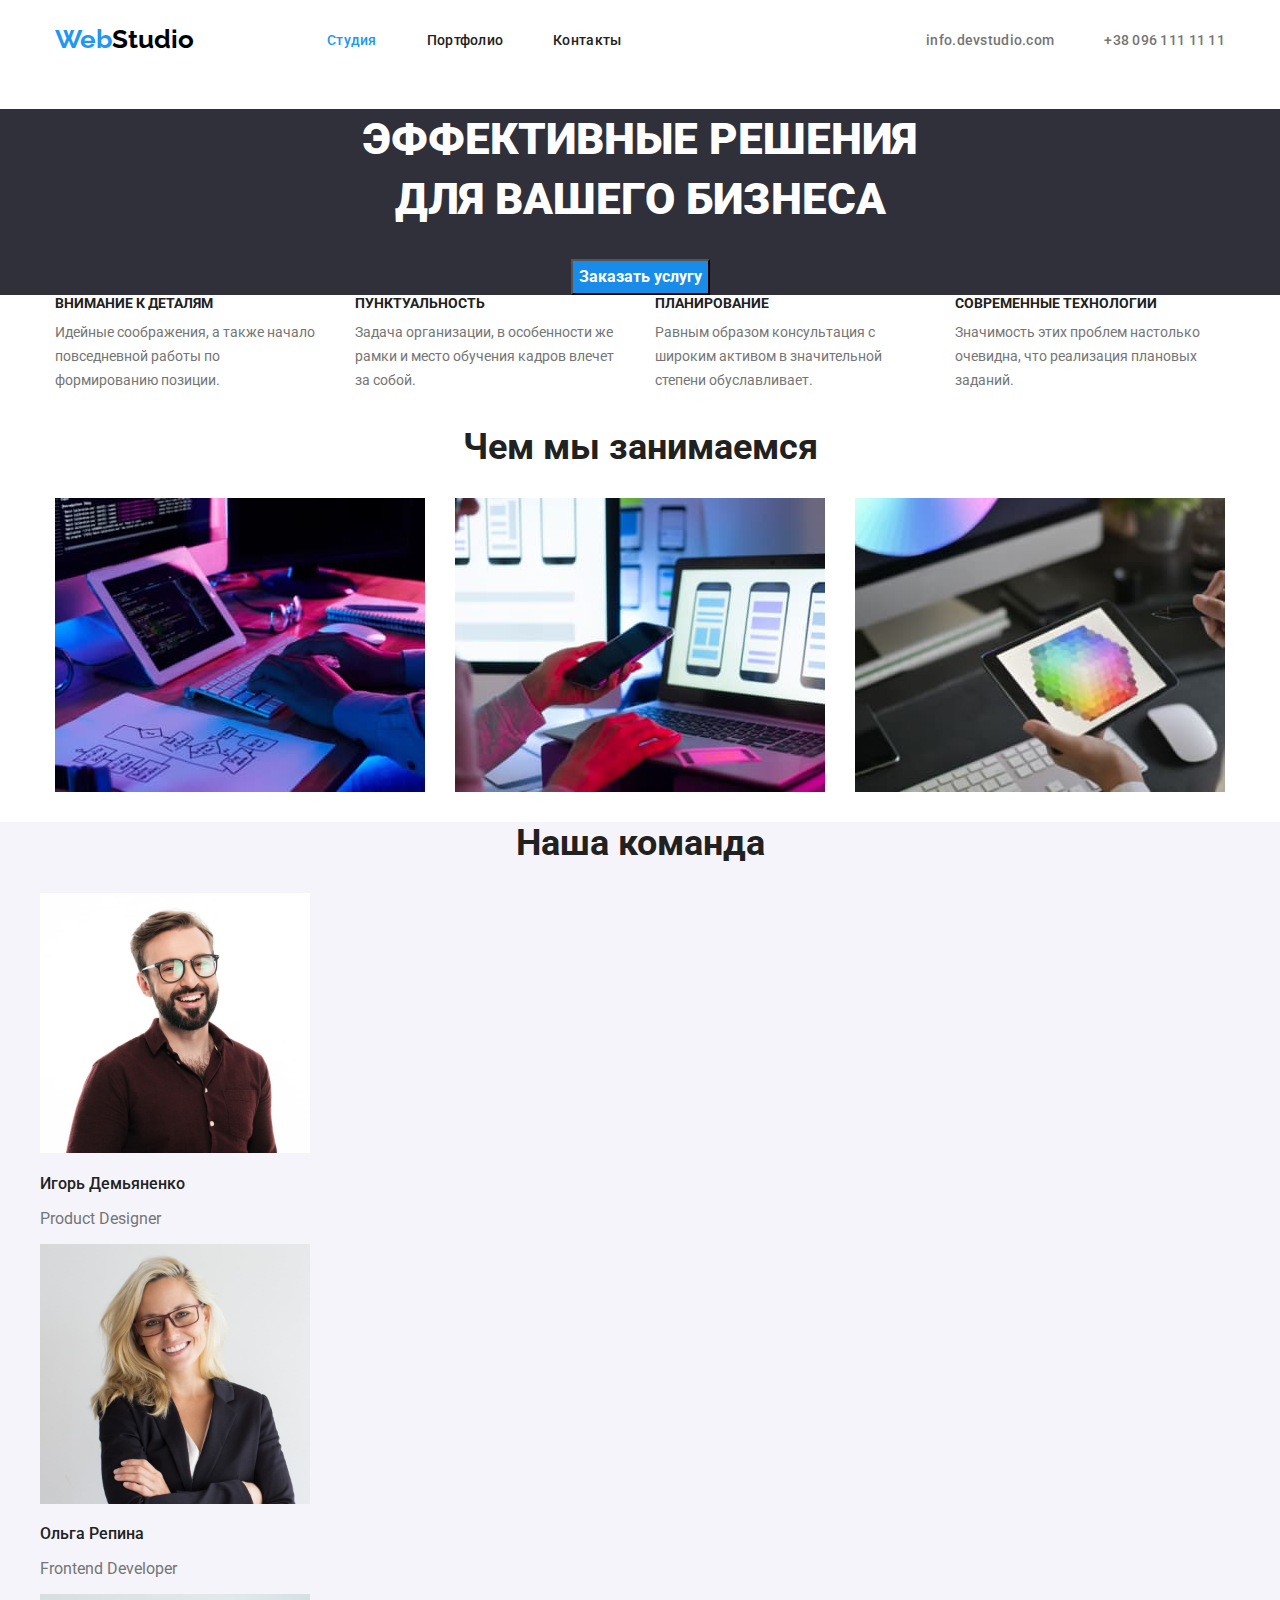
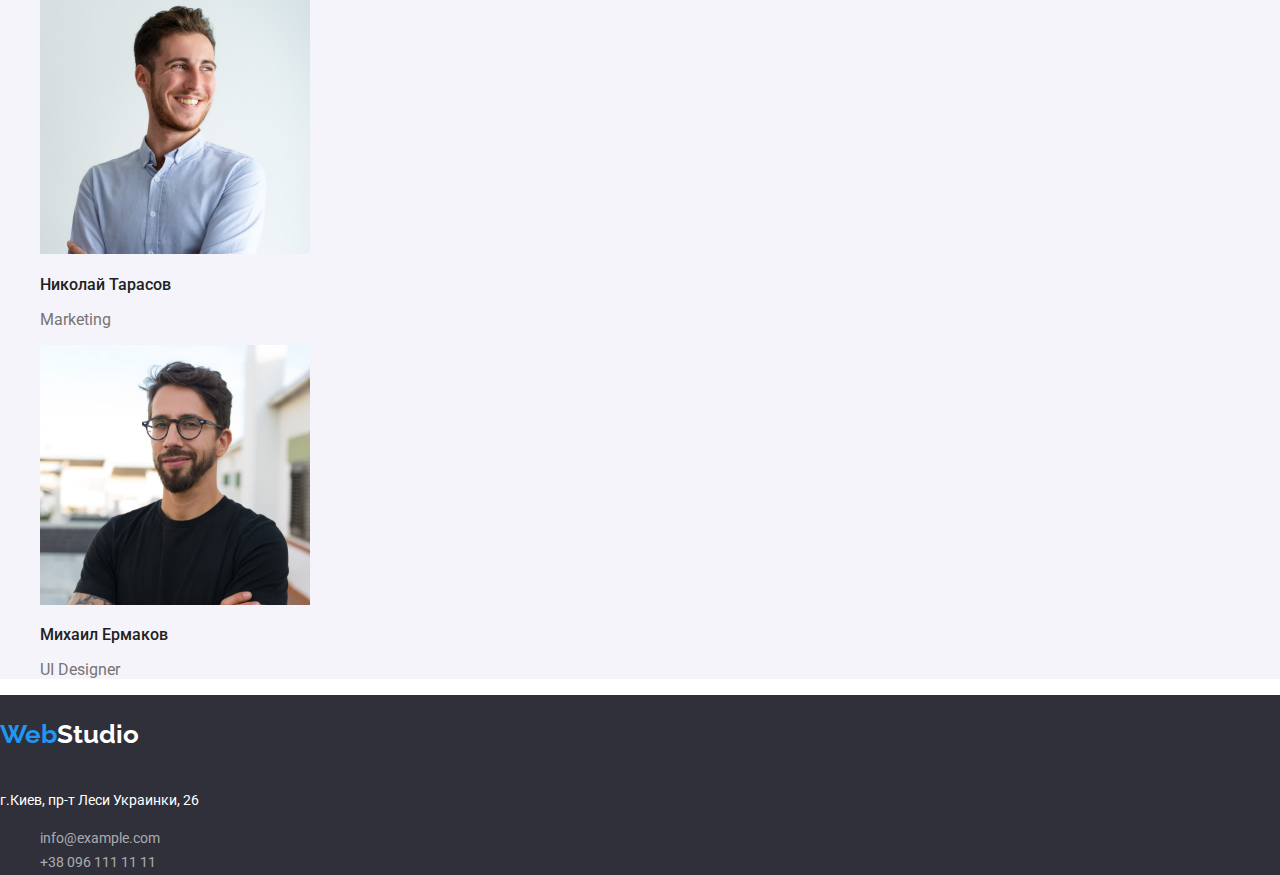
==== index.html @ 0fca4828 "Добавляет стили для геометрии, позиционирование контента при помощи Flexbox" ====
<!DOCTYPE html>
<html lang="ru">

<head>
    <meta charset="UTF-8">
    <meta http-equiv="X-UA-Compatible" content="IE=edge">
    <meta name="viewport" content="width=device-width, initial-scale=1.0">
    <title>Document</title>
    <link rel="preconnect" href="https://fonts.googleapis.com">
    <link rel="preconnect" href="https://fonts.gstatic.com" crossorigin>
    <link href="https://fonts.googleapis.com/css2?family=Raleway:wght@700&family=Roboto:wght@400;500;700;900&display=swap"
        rel="stylesheet">
        <link rel="stylesheet" href="https://cdnjs.cloudflare.com/ajax/libs/modern-normalize/1.1.0/modern-normalize.min.css">
    <link rel="stylesheet" href="./css/styles.css"/>
</head>

<body>
    <!--Хедер, шапка, навигация по сайту-->
    <header class="page-header">
        <div class="container main-nav">
            <nav class="nav">
                <a href="./index.html" class="logo">
                    <span>Web</span>Studio
                </a>
        
                <ul class="site-nav list">
                    <li class="site-nav-item"><a class="site-nav-link current" href="./index.html">Студия</a></li>
                    <li class="site-nav-item"><a class="site-nav-link" href="./portfolio.html">Портфолио</a></li>
                    <li class="site-nav-item"><a class="site-nav-link" href="">Контакты</a></li>
                </ul>
            </nav>

                <ul class="aside list">
                    <li class="aside-item"> <a href="mailto:info.devstudio.com" class="aside-link">info.devstudio.com</a></li>
                    <li class="aside-item"> <a href="tel:+380961111111" class="aside-link">+38 096 111 11 11</a></li>
                </ul>
            </div>
    </header>

    <!--Баннер-->
    <main>

        <section class="banner">
            <h1 class="title">Эффективные решения <br> 
                для вашего бизнеса</h1>
            <button class="button" type="button">Заказать услугу</button>
        </section>


        <!--Особенности-->
        <section class="features">
            <div class="container">
                <ul class="features-list list">
                    <li class="features-item">
                        <h3 class="features-subtitle">Внимание к деталям</h3>
                        <p class="features-text">Идейные соображения, а также начало повседневной работы по формированию позиции.</p>
                    </li>
                    <li class="features-item">
                        <h3 class="features-subtitle">Пунктуальность</h3>
                        <p class="features-text">Задача организации, в особенности же рамки и место обучения кадров влечет за собой.</p>
                    </li>
                    <li class="features-item">
                        <h3 class="features-subtitle">Планирование</h3>
                        <p class="features-text">Равным образом консультация с широким активом в значительной степени обуславливает.</p>
                    </li>
                    <li class="features-item">
                        <h3 class="features-subtitle">Современные технологии</h3>
                        <p class="features-text">Значимость этих проблем настолько очевидна, что реализация плановых заданий.</p>
                    </li>
                </ul>
            </div>
        </section>

        <!--Чем мы занимаемся-->
        <section>
            <div class="container">
                <h2 class="subject">Чем мы занимаемся</h2>
                <ul class="subject-list list">
                    <li class="subject-item"><img class="image" src="./images/drop/img.jpg" alt="box1" width="370" /></li>
                    <li class="subject-item"><img class="image" src="./images/drop/box2.jpg" alt="box2" width="370" /></li>
                    <li class="subject-item"><img class="image" src="./images/drop/box3.jpg" alt="box3" width="370" /></li>
                </ul>
            </div>
        </section>

        <!-- Наша команда -->
        <section class="our-team grey">
            <h2 class="subject">Наша команда</h2>
            <ul class="our-team-list list">
                <li class="our-team-item">
                    <img src="./images/drop/igor.jpg" alt="Игорь Демьяненко" width="270" class="images" />
                    <h3 class="our-team-name">Игорь Демьяненко</h3>
                    <p class="our-team-text">Product Designer</p>
                </li>
                <li class="our-team-item">
                    <img src="./images/drop/olga.jpg" alt="Ольга Репина" width="270" class="images" />
                    <h3 class="our-team-name">Ольга Репина</h3>
                    <p class="our-team-text">Frontend Developer</p>
                </li>
                <li class="our-team-item">
                    <img src="./images/drop/nicholas.jpg" alt="Николай Тарасов" width="270" class="images" />
                    <h3 class="our-team-name">Николай Тарасов</h3>
                    <p class="our-team-text">Marketing</p>
                </li>
                <li class="our-team-item">
                    <img src="./images/drop/michael.jpg" alt="Михаил Ермаков" width="270" class="images" />
                    <h3 class="our-team-name">Михаил Ермаков</h3>
                    <p class="our-team-text">UI Designer</p>
                </li>
            </ul>
        </section>
    </main>

    <!-- Футтер -->
    <footer class="footer">
    
        <a href="./index.html" class="logo dark">
            <span>Web</span>Studio
        </a>
        <address>
            <p class="footer-address">
                г.Киев, пр-т Леси Украинки, 26
            </p>
            <ul class="footer-list list">
                <li class="footer-item">
                    <a href="mailto:info@example.com" class="footer-link">info@example.com</a>
                </li>
                <li class="footer-item">
                    <a href="tel:+380961111111" class="footer-link">+38 096 111 11 11</a>
                </li>
            </ul>
        </address>

    </footer>

</body>

</html>
---- css/styles.css ----
:root {
  --primary-text-color: #212121;
  --secondary-text-color: #757575;
  --accent-color: #2196f3;
  --primary-white-color: #fff;
  --portfolio-button: #f5f4fa;
}

body {
  background-color: var(--primary-white-color);
  font-family: "Roboto", sans-serif;
  color: var(--primary-text-color);
}

/*Утилиты*/
.list {
  list-style: none;
  margin: 0;
}

/*Хедер, шапка страницы*/
.logo > span {
  color: var(--accent-color);
}

.footer.logo {
  color: #fff;
}

.logo {
  display: block;
  padding-top: 24px;
  padding-bottom: 25px;

  color: #000;
  text-decoration: none;
  font-family: Raleway;
  font-style: normal;
  font-weight: bold;
  font-size: 26px;
  line-height: 1.192;
}

.logo.dark {
  color: var(--primary-white-color);
}

.site-nav-link {
  font-weight: 500;
  font-size: 14px;
  line-height: 1.143;
  letter-spacing: 0.02em;
  text-decoration: none;
  color: var(--primary-text-color);
}

.current {
  color: var(--accent-color);
}

.grey {
  background-color: #f5f4fa;
}

.aside-link {
  text-decoration: none;
  letter-spacing: 0.02em;
  font-weight: 500;
  font-size: 14px;
  line-height: 1.143;
  letter-spacing: 0.02em;
  color: var(--secondary-text-color);
}

.site-nav-link:hover,
.site-nav-link:focus,
.aside-link:hover,
.aside-link:focus,
.footer-link:focus,
.footer-link:hover {
  color: var(--accent-color);
}

.container {
  padding: 0 15px;
  width: 1200px;
  margin-right: auto;
  margin-left: auto;
}

.main-nav {
  display: flex;
  align-items: center;
}

.site-nav {
  display: flex;
  margin-left: 93px;
}

.nav {
  display: flex;
}

.site-nav-item {
  margin: 0;
}

.site-nav-item:not(:last-child) {
  margin-right: 50px;
}

.site-nav-link {
  display: block;
  padding-top: 32px;
  padding-bottom: 32px;
}

.aside {
  display: flex;
  margin-left: auto;
}

.aside-item + .aside-item {
  margin-left: 50px;
}

/*Портфолио*/

.portfolio {
  position: absolute;
  width: 1px;
  height: 1px;
  margin: -1px;
  border: 0;
  padding: 0;
  white-space: nowrap;
  clip-path: inset(100%);
  clip: rect(0 0 0 0);
  overflow: hidden;
}

.portfolio-nav-button > button:hover,
.portfolio-nav-button > button:focus {
  color: white;
  background-color: var(--accent-color);
  cursor: pointer;
}
.portfolio-nav-button:not(:last-child) {
  margin-right: 8px;
}

.portfolio-nav-list {
  display: flex;
}

.portfolio-button {
  border-radius: 4px;
  border: none;
  margin: 5px 0;

  font-family: inherit;
  font-weight: 500;
  font-size: 16px;
  line-height: 1.625;
  color: #212121;
  background-color: var(--portfolio-button);
}

.portfolio-nav-button {
  justify-content: center;
}

.portfolio-item:focus,
.portfolio-item:hover {
  background-color: #eee;
}

.subtitle {
  color: var(--primary-text-color);
  font-weight: bold;
  font-size: 18px;
  line-height: 2;
  letter-spacing: 0.06em;
}

.text {
  color: var(--secondary-text-color);
  font-weight: normal;
  font-size: 16px;
  line-height: 1.875;
  letter-spacing: 0.03em;
}
.portfolio-link {
  text-decoration: none;
}
.button {
  font-family: inherit;
  font-weight: 500;
  font-size: 16px;
  line-height: 1.625;
  background-color: #f5f4fa;
  color: var(--primary-text-color);
}

/*Футтер*/

.footer {
  background: #2f303a;
}

.footer-link {
  color: rgba(255, 255, 255, 0.6);
  font-weight: normal;
  font-size: 14px;
  line-height: 1.714;
  text-decoration: none;
  font-style: normal;
}
.footer-address {
  color: #fff;
  font-weight: normal;
  font-size: 14px;
  line-height: 1.714;
  text-decoration: none;
  font-style: normal;
}

/*Главная страница*/
.title {
  font-weight: 900;
  font-size: 44px;
  line-height: 1.364;
  color: #fff;
  text-transform: uppercase;
}
.banner {
  background: #2f303a;
  text-align: center;
}
.features-subtitle {
  margin: 0;
  padding-bottom: 10px;

  color: var(--primary-text-color);
  font-style: normal;
  font-weight: bold;
  font-size: 14px;
  line-height: 1.143;
  text-transform: uppercase;
}
.features-text {
  margin: 0;

  color: var(--secondary-text-color);
  font-weight: normal;
  font-size: 14px;
  line-height: 1.714;
}
.features-list {
  display: flex;
  padding-left: 0;
  margin: 0;
}

.features-item {
  width: 270px;
  height: 101px;
  text-align: left;
}
.features-item:not(:last-child) {
  margin-right: 30px;
}

.subject {
  text-align: center;

  font-style: normal;
  font-weight: bold;
  font-size: 36px;
  line-height: 1.167;
  color: var(--primary-text-color);
}

.subject-list {
  display: flex;
  padding-left: 0;
}

.our-team-name {
  font-weight: 500;
  font-size: 16px;
  line-height: 1.188;
  color: var(--primary-text-color);
}

.our-team-text {
  font-weight: normal;
  font-size: 16px;
  line-height: 1.188;
  color: var(--secondary-text-color);
}

.banner > button {
  font-style: normal;
  font-weight: bold;
  font-size: 16px;
  line-height: 1.875;
  color: #fff;
  background-color: #188ce8;
}

.banner > button:focus,
.banner > button:hover {
  color: var(--primary-white-color);
  cursor: pointer;
  background-color: var(--accent-color);
}

.subject-item {
  width: 370px;
  height: 294px;
}
.subject-item:not(:last-child) {
  margin-right: 30px;
}
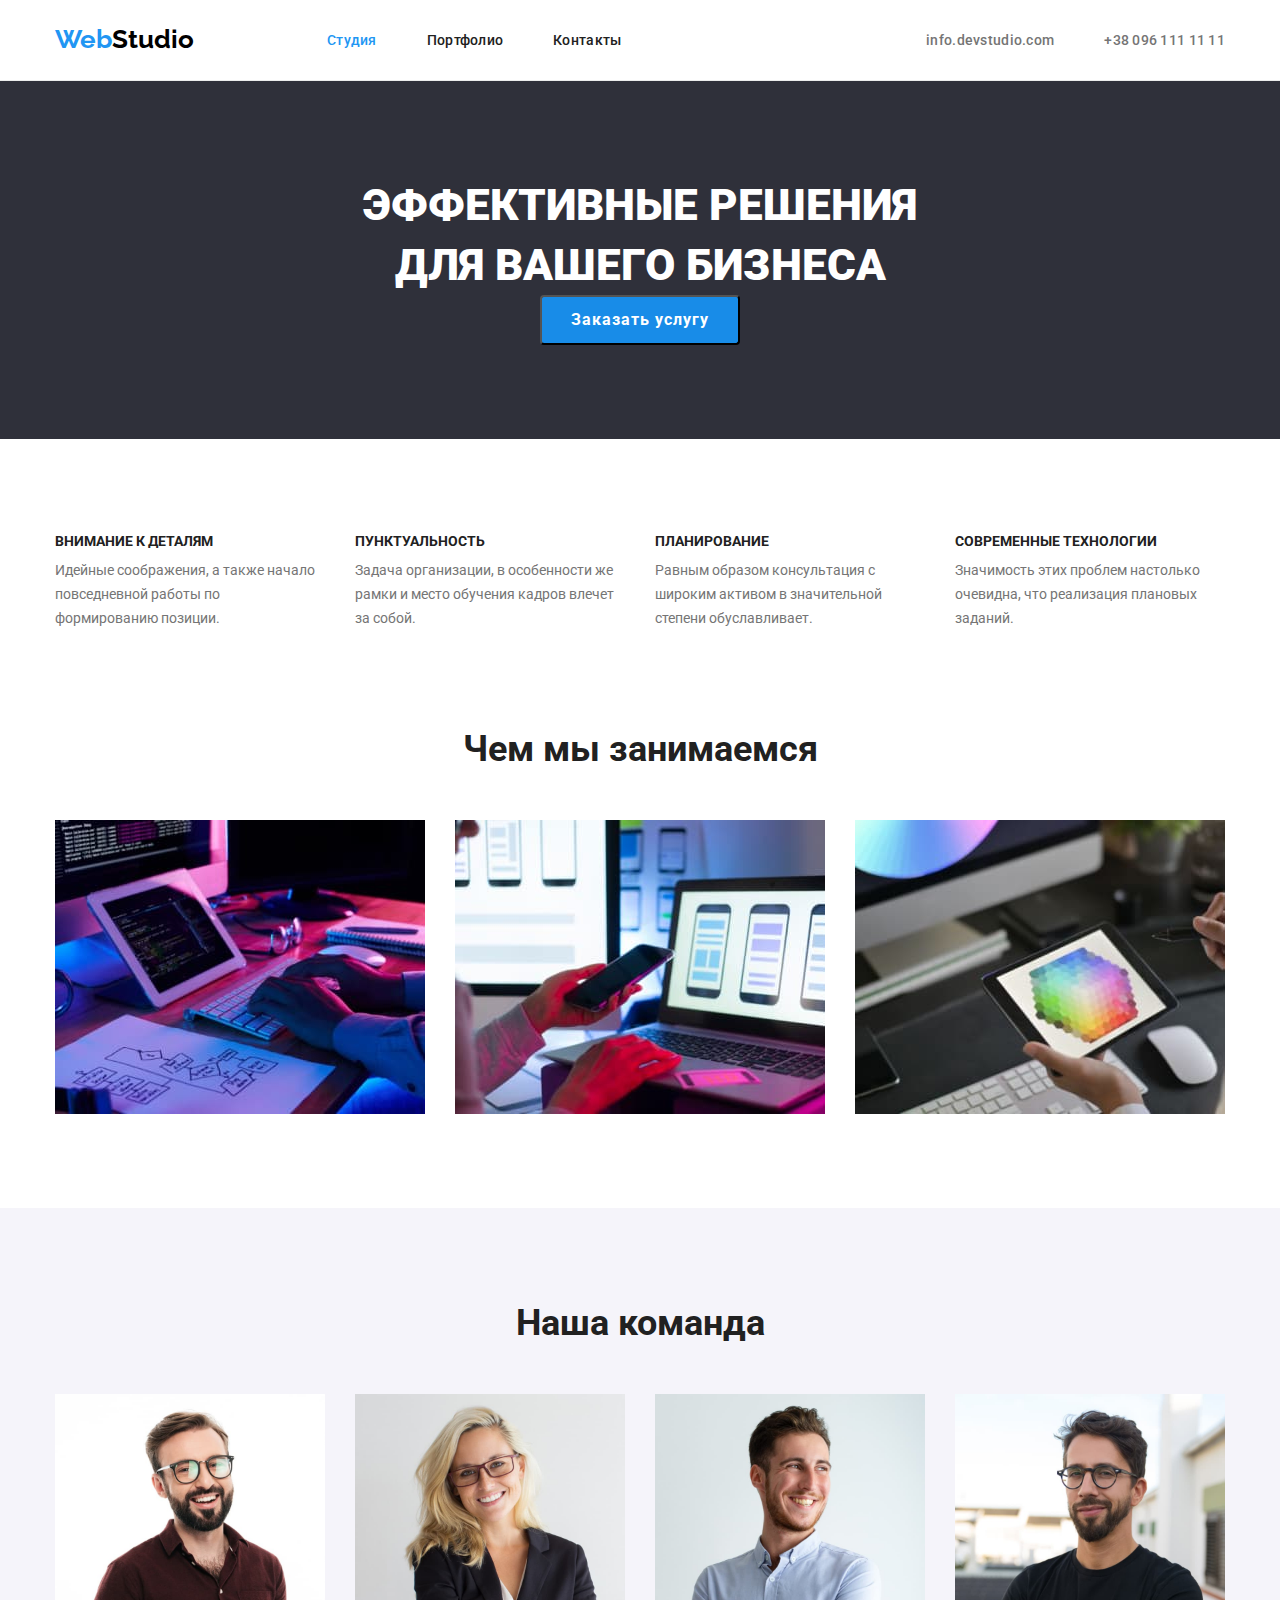
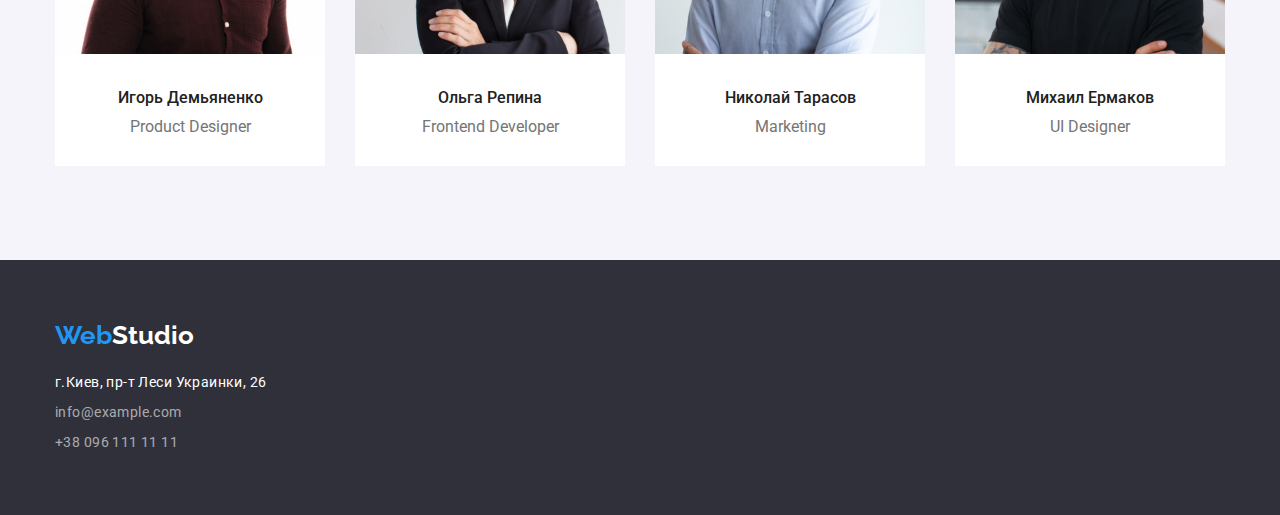
==== commit ff770fd2: "Добавляет геометрию и позиционирование при помощи Flexbox" ====
--- a/index.html
+++ b/index.html
@@ -8,10 +8,12 @@
     <title>Document</title>
     <link rel="preconnect" href="https://fonts.googleapis.com">
     <link rel="preconnect" href="https://fonts.gstatic.com" crossorigin>
-    <link href="https://fonts.googleapis.com/css2?family=Raleway:wght@700&family=Roboto:wght@400;500;700;900&display=swap"
+    <link
+        href="https://fonts.googleapis.com/css2?family=Raleway:wght@700&family=Roboto:wght@400;500;700;900&display=swap"
         rel="stylesheet">
-        <link rel="stylesheet" href="https://cdnjs.cloudflare.com/ajax/libs/modern-normalize/1.1.0/modern-normalize.min.css">
-    <link rel="stylesheet" href="./css/styles.css"/>
+    <link rel="stylesheet"
+        href="https://cdnjs.cloudflare.com/ajax/libs/modern-normalize/1.1.0/modern-normalize.min.css">
+    <link rel="stylesheet" href="./css/styles.css" />
 </head>
 
 <body>
@@ -22,7 +24,7 @@
                 <a href="./index.html" class="logo">
                     <span>Web</span>Studio
                 </a>
-        
+
                 <ul class="site-nav list">
                     <li class="site-nav-item"><a class="site-nav-link current" href="./index.html">Студия</a></li>
                     <li class="site-nav-item"><a class="site-nav-link" href="./portfolio.html">Портфолио</a></li>
@@ -30,106 +32,115 @@
                 </ul>
             </nav>
 
-                <ul class="aside list">
-                    <li class="aside-item"> <a href="mailto:info.devstudio.com" class="aside-link">info.devstudio.com</a></li>
-                    <li class="aside-item"> <a href="tel:+380961111111" class="aside-link">+38 096 111 11 11</a></li>
-                </ul>
-            </div>
+            <ul class="aside list">
+                <li class="aside-item"> <a href="mailto:info.devstudio.com" class="aside-link">info.devstudio.com</a>
+                </li>
+                <li class="aside-item"> <a href="tel:+380961111111" class="aside-link">+38 096 111 11 11</a></li>
+            </ul>
+        </div>
     </header>
 
     <!--Баннер-->
     <main>
 
-        <section class="banner">
-            <h1 class="title">Эффективные решения <br> 
+        <section class="banner section">
+            <h1 class="title">Эффективные решения <br>
                 для вашего бизнеса</h1>
             <button class="button" type="button">Заказать услугу</button>
         </section>
 
 
         <!--Особенности-->
-        <section class="features">
+        <section class="features section">
+            <ul class="features-list container list">
+                <li class="features-item">
+                    <h3 class="features-subtitle">Внимание к деталям</h3>
+                    <p class="features-text">Идейные соображения, а также начало повседневной работы по формированию
+                        позиции.</p>
+                </li>
+                <li class="features-item">
+                    <h3 class="features-subtitle">Пунктуальность</h3>
+                    <p class="features-text">Задача организации, в особенности же рамки и место обучения кадров влечет
+                        за собой.</p>
+                </li>
+                <li class="features-item">
+                    <h3 class="features-subtitle">Планирование</h3>
+                    <p class="features-text">Равным образом консультация с широким активом в значительной степени
+                        обуславливает.</p>
+                </li>
+                <li class="features-item">
+                    <h3 class="features-subtitle">Современные технологии</h3>
+                    <p class="features-text">Значимость этих проблем настолько очевидна, что реализация плановых
+                        заданий.</p>
+                </li>
+            </ul>
+        </section>
+
+        <!--Чем мы занимаемся-->
+        <section class="section works-section">
             <div class="container">
-                <ul class="features-list list">
-                    <li class="features-item">
-                        <h3 class="features-subtitle">Внимание к деталям</h3>
-                        <p class="features-text">Идейные соображения, а также начало повседневной работы по формированию позиции.</p>
+                <h2 class="subject">Чем мы занимаемся</h2>
+                <ul class="subject-list list">
+                    <li class="subject-item"><img class="image" src="./images/drop/img.jpg" alt="box1" width="370" />
                     </li>
-                    <li class="features-item">
-                        <h3 class="features-subtitle">Пунктуальность</h3>
-                        <p class="features-text">Задача организации, в особенности же рамки и место обучения кадров влечет за собой.</p>
+                    <li class="subject-item"><img class="image" src="./images/drop/box2.jpg" alt="box2" width="370" />
                     </li>
-                    <li class="features-item">
-                        <h3 class="features-subtitle">Планирование</h3>
-                        <p class="features-text">Равным образом консультация с широким активом в значительной степени обуславливает.</p>
-                    </li>
-                    <li class="features-item">
-                        <h3 class="features-subtitle">Современные технологии</h3>
-                        <p class="features-text">Значимость этих проблем настолько очевидна, что реализация плановых заданий.</p>
+                    <li class="subject-item"><img class="image" src="./images/drop/box3.jpg" alt="box3" width="370" />
                     </li>
                 </ul>
             </div>
         </section>
 
-        <!--Чем мы занимаемся-->
-        <section>
+        <!-- Наша команда -->
+        <section class="our-team grey section">
             <div class="container">
-                <h2 class="subject">Чем мы занимаемся</h2>
-                <ul class="subject-list list">
-                    <li class="subject-item"><img class="image" src="./images/drop/img.jpg" alt="box1" width="370" /></li>
-                    <li class="subject-item"><img class="image" src="./images/drop/box2.jpg" alt="box2" width="370" /></li>
-                    <li class="subject-item"><img class="image" src="./images/drop/box3.jpg" alt="box3" width="370" /></li>
+                <h2 class="subject">Наша команда</h2>
+                <ul class="our-team-list list">
+                    <li class="our-team-item">
+                        <img src="./images/drop/igor.jpg" alt="Игорь Демьяненко" width="270" class="images" />
+                        <h3 class="our-team-name">Игорь Демьяненко</h3>
+                        <p class="our-team-text">Product Designer</p>
+                    </li>
+                    <li class="our-team-item">
+                        <img src="./images/drop/olga.jpg" alt="Ольга Репина" width="270" class="images" />
+                        <h3 class="our-team-name">Ольга Репина</h3>
+                        <p class="our-team-text">Frontend Developer</p>
+                    </li>
+                    <li class="our-team-item">
+                        <img src="./images/drop/nicholas.jpg" alt="Николай Тарасов" width="270" class="images" />
+                        <h3 class="our-team-name">Николай Тарасов</h3>
+                        <p class="our-team-text">Marketing</p>
+                    </li>
+                    <li class="our-team-item">
+                        <img src="./images/drop/michael.jpg" alt="Михаил Ермаков" width="270" class="images" />
+                        <h3 class="our-team-name">Михаил Ермаков</h3>
+                        <p class="our-team-text">UI Designer</p>
+                    </li>
                 </ul>
             </div>
-        </section>
-
-        <!-- Наша команда -->
-        <section class="our-team grey">
-            <h2 class="subject">Наша команда</h2>
-            <ul class="our-team-list list">
-                <li class="our-team-item">
-                    <img src="./images/drop/igor.jpg" alt="Игорь Демьяненко" width="270" class="images" />
-                    <h3 class="our-team-name">Игорь Демьяненко</h3>
-                    <p class="our-team-text">Product Designer</p>
-                </li>
-                <li class="our-team-item">
-                    <img src="./images/drop/olga.jpg" alt="Ольга Репина" width="270" class="images" />
-                    <h3 class="our-team-name">Ольга Репина</h3>
-                    <p class="our-team-text">Frontend Developer</p>
-                </li>
-                <li class="our-team-item">
-                    <img src="./images/drop/nicholas.jpg" alt="Николай Тарасов" width="270" class="images" />
-                    <h3 class="our-team-name">Николай Тарасов</h3>
-                    <p class="our-team-text">Marketing</p>
-                </li>
-                <li class="our-team-item">
-                    <img src="./images/drop/michael.jpg" alt="Михаил Ермаков" width="270" class="images" />
-                    <h3 class="our-team-name">Михаил Ермаков</h3>
-                    <p class="our-team-text">UI Designer</p>
-                </li>
-            </ul>
         </section>
     </main>
 
     <!-- Футтер -->
     <footer class="footer">
-    
-        <a href="./index.html" class="logo dark">
-            <span>Web</span>Studio
-        </a>
-        <address>
-            <p class="footer-address">
-                г.Киев, пр-т Леси Украинки, 26
-            </p>
-            <ul class="footer-list list">
-                <li class="footer-item">
-                    <a href="mailto:info@example.com" class="footer-link">info@example.com</a>
-                </li>
-                <li class="footer-item">
-                    <a href="tel:+380961111111" class="footer-link">+38 096 111 11 11</a>
-                </li>
-            </ul>
-        </address>
+        <div class="container">
+            <a href="./index.html" class="logo dark">
+                <span>Web</span>Studio
+            </a>
+            <address class="address">
+                <p class="footer-address">
+                    г.Киев, пр-т Леси Украинки, 26
+                </p>
+                <ul class="footer-list list">
+                    <li class="footer-item">
+                        <a href="mailto:info@example.com" class="footer-link">info@example.com</a>
+                    </li>
+                    <li class="footer-item">
+                        <a href="tel:+380961111111" class="footer-link">+38 096 111 11 11</a>
+                    </li>
+                </ul>
+            </address>
+        </div>
 
     </footer>
 
--- a/css/styles.css
+++ b/css/styles.css
@@ -18,6 +18,14 @@
   margin: 0;
 }
 
+h1,
+h2,
+h3,
+p {
+  margin-bottom: 0;
+  margin-top: 0;
+}
+
 /*Хедер, шапка страницы*/
 .logo > span {
   color: var(--accent-color);
@@ -43,6 +51,11 @@
 
 .logo.dark {
   color: var(--primary-white-color);
+  padding-top: 0;
+  padding-bottom: 0;
+  margin-bottom: 0;
+
+  /*outline: 2px solid #fff;*/
 }
 
 .site-nav-link {
@@ -123,6 +136,10 @@
 
 .aside-item + .aside-item {
   margin-left: 50px;
+}
+
+.page-header {
+  border-bottom: 1px solid #ececec;
 }
 
 /*Портфолио*/
@@ -140,6 +157,24 @@
   overflow: hidden;
 }
 
+.portfolio-list {
+  display: flex;
+  flex-wrap: wrap;
+  list-style: none;
+  margin: 0;
+  padding: 0;
+  margin-left: -30px;
+  margin-top: -30px;
+}
+
+.portfolio-item {
+  /*outline: 2px solid blueviolet;*/
+
+  flex-basis: calc(100% / 3 - 30px);
+  margin-left: 30px;
+  margin-top: 30px;
+}
+
 .portfolio-nav-button > button:hover,
 .portfolio-nav-button > button:focus {
   color: white;
@@ -152,12 +187,16 @@
 
 .portfolio-nav-list {
   display: flex;
+  padding-left: 0;
+  padding-bottom: 50px;
+  justify-content: center;
 }
 
 .portfolio-button {
   border-radius: 4px;
   border: none;
   margin: 5px 0;
+  padding: 6px 22px;
 
   font-family: inherit;
   font-weight: 500;
@@ -165,10 +204,12 @@
   line-height: 1.625;
   color: #212121;
   background-color: var(--portfolio-button);
-}
-
-.portfolio-nav-button {
-  justify-content: center;
+  letter-spacing: 0.03em;
+}
+
+.button-all {
+  background-color: var(--accent-color);
+  color: var(--primary-white-color);
 }
 
 .portfolio-item:focus,
@@ -195,17 +236,26 @@
   text-decoration: none;
 }
 .button {
+  border-radius: 4px;
+  width: 200px;
+  height: 50px;
+  padding: 0;
+
   font-family: inherit;
   font-weight: 500;
   font-size: 16px;
   line-height: 1.625;
   background-color: #f5f4fa;
   color: var(--primary-text-color);
+  letter-spacing: 0.06em;
 }
 
 /*Футтер*/
 
 .footer {
+  padding-top: 60px;
+  padding-bottom: 60px;
+
   background: #2f303a;
 }
 
@@ -216,6 +266,7 @@
   line-height: 1.714;
   text-decoration: none;
   font-style: normal;
+  letter-spacing: 0.03em;
 }
 .footer-address {
   color: #fff;
@@ -224,6 +275,16 @@
   line-height: 1.714;
   text-decoration: none;
   font-style: normal;
+  letter-spacing: 0.03em;
+}
+
+.footer-list {
+  justify-content: left;
+  padding-left: 0;
+}
+
+.footer-item {
+  margin-top: 6px;
 }
 
 /*Главная страница*/
@@ -259,8 +320,6 @@
 }
 .features-list {
   display: flex;
-  padding-left: 0;
-  margin: 0;
 }
 
 .features-item {
@@ -288,6 +347,9 @@
 }
 
 .our-team-name {
+  text-align: center;
+  padding-top: 30px;
+
   font-weight: 500;
   font-size: 16px;
   line-height: 1.188;
@@ -295,10 +357,29 @@
 }
 
 .our-team-text {
+  text-align: center;
+  padding-top: 10px;
+
   font-weight: normal;
   font-size: 16px;
   line-height: 1.188;
   color: var(--secondary-text-color);
+}
+
+.our-team-list {
+  display: flex;
+  padding-left: 0;
+}
+
+.our-team-item {
+  padding-bottom: 30px;
+  background-color: var(--primary-white-color);
+
+  width: 270px;
+}
+
+.our-team-item:not(:last-child) {
+  margin-right: 30px;
 }
 
 .banner > button {
@@ -317,6 +398,10 @@
   background-color: var(--accent-color);
 }
 
+.subject {
+  margin-bottom: 50px;
+}
+
 .subject-item {
   width: 370px;
   height: 294px;
@@ -324,3 +409,16 @@
 .subject-item:not(:last-child) {
   margin-right: 30px;
 }
+
+.section {
+  padding-top: 94px;
+  padding-bottom: 94px;
+}
+
+.works-section {
+  padding-top: 0;
+}
+
+.address {
+  margin-top: 20px;
+}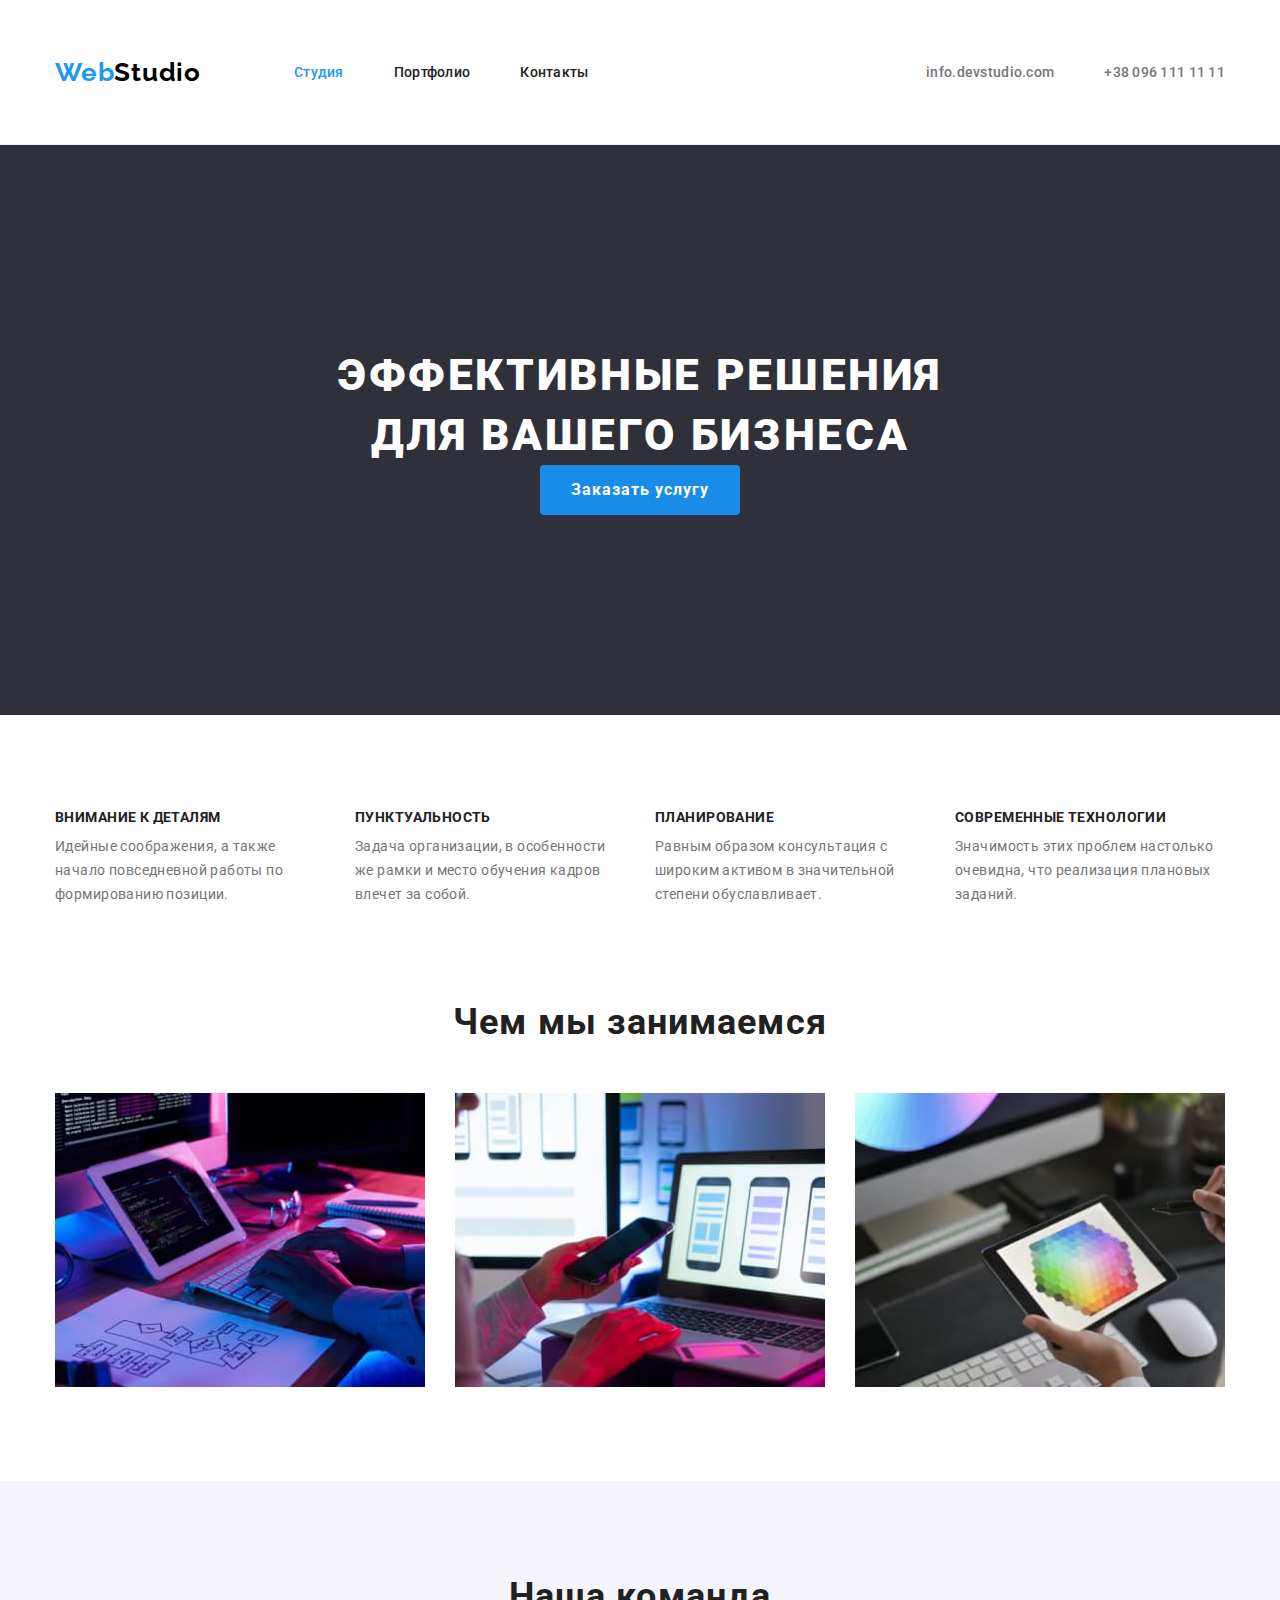
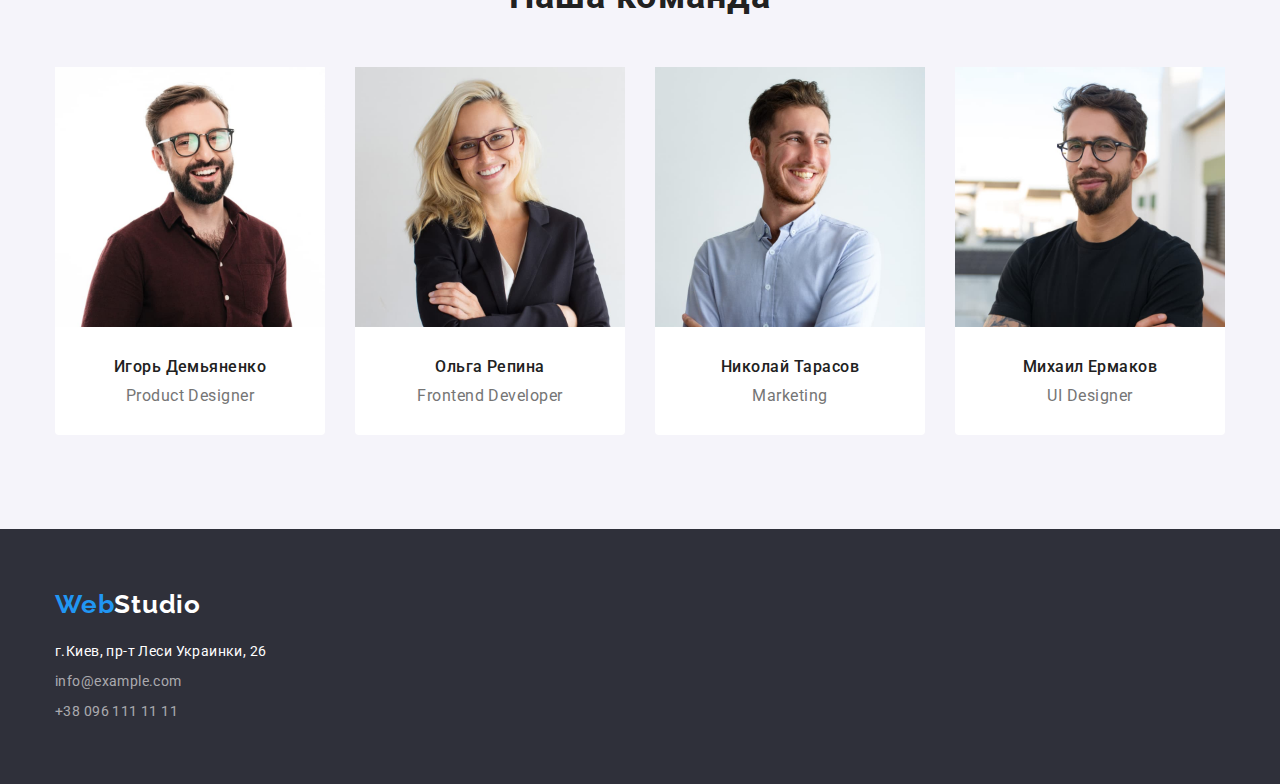
==== commit 534fcb6d: "Вносит корректировки после первой проверки" ====
--- a/index.html
+++ b/index.html
@@ -43,7 +43,7 @@
     <!--Баннер-->
     <main>
 
-        <section class="banner section">
+        <section class="banner">
             <h1 class="title">Эффективные решения <br>
                 для вашего бизнеса</h1>
             <button class="button" type="button">Заказать услугу</button>
@@ -98,23 +98,31 @@
                 <ul class="our-team-list list">
                     <li class="our-team-item">
                         <img src="./images/drop/igor.jpg" alt="Игорь Демьяненко" width="270" class="images" />
-                        <h3 class="our-team-name">Игорь Демьяненко</h3>
-                        <p class="our-team-text">Product Designer</p>
+                        <div class="team-name-text">
+                            <h3 class="our-team-name">Игорь Демьяненко</h3>
+                            <p class="our-team-text">Product Designer</p>
+                        </div>
                     </li>
                     <li class="our-team-item">
                         <img src="./images/drop/olga.jpg" alt="Ольга Репина" width="270" class="images" />
-                        <h3 class="our-team-name">Ольга Репина</h3>
-                        <p class="our-team-text">Frontend Developer</p>
+                        <div class="team-name-text">
+                            <h3 class="our-team-name">Ольга Репина</h3>
+                            <p class="our-team-text">Frontend Developer</p>
+                        </div>
                     </li>
                     <li class="our-team-item">
                         <img src="./images/drop/nicholas.jpg" alt="Николай Тарасов" width="270" class="images" />
-                        <h3 class="our-team-name">Николай Тарасов</h3>
-                        <p class="our-team-text">Marketing</p>
+                        <div class="team-name-text">
+                            <h3 class="our-team-name">Николай Тарасов</h3>
+                            <p class="our-team-text">Marketing</p>
+                        </div>
                     </li>
                     <li class="our-team-item">
                         <img src="./images/drop/michael.jpg" alt="Михаил Ермаков" width="270" class="images" />
-                        <h3 class="our-team-name">Михаил Ермаков</h3>
-                        <p class="our-team-text">UI Designer</p>
+                        <div class="team-name-text">
+                            <h3 class="our-team-name">Михаил Ермаков</h3>
+                            <p class="our-team-text">UI Designer</p>
+                        </div>
                     </li>
                 </ul>
             </div>
--- a/css/styles.css
+++ b/css/styles.css
@@ -4,6 +4,9 @@
   --accent-color: #2196f3;
   --primary-white-color: #fff;
   --portfolio-button: #f5f4fa;
+  --black-color: #000;
+  --background-footer-color: #2f303a;
+  --portfolio-item-hover: #eee;
 }
 
 body {
@@ -32,28 +35,29 @@
 }
 
 .footer.logo {
-  color: #fff;
+  color: var(--primary-white-color);
 }
 
 .logo {
   display: block;
   padding-top: 24px;
-  padding-bottom: 25px;
-
-  color: #000;
+  padding-bottom: 24px;
+
+  color: var(--black-color);
   text-decoration: none;
   font-family: Raleway;
   font-style: normal;
   font-weight: bold;
   font-size: 26px;
   line-height: 1.192;
+  letter-spacing: 0.03em;
 }
 
 .logo.dark {
   color: var(--primary-white-color);
   padding-top: 0;
   padding-bottom: 0;
-  margin-bottom: 0;
+  margin-bottom: 20px;
 
   /*outline: 2px solid #fff;*/
 }
@@ -72,7 +76,7 @@
 }
 
 .grey {
-  background-color: #f5f4fa;
+  background-color: var(--portfolio-button);
 }
 
 .aside-link {
@@ -109,14 +113,18 @@
 .site-nav {
   display: flex;
   margin-left: 93px;
+  padding-left: 0;
 }
 
 .nav {
   display: flex;
+  align-items: center;
 }
 
 .site-nav-item {
   margin: 0;
+  padding-top: 32px;
+  padding-bottom: 32px;
 }
 
 .site-nav-item:not(:last-child) {
@@ -177,7 +185,7 @@
 
 .portfolio-nav-button > button:hover,
 .portfolio-nav-button > button:focus {
-  color: white;
+  color: var (var(--primary-white-color));
   background-color: var(--accent-color);
   cursor: pointer;
 }
@@ -194,7 +202,8 @@
 
 .portfolio-button {
   border-radius: 4px;
-  border: none;
+  border-color: transparent;
+  /*border: none;*/
   margin: 5px 0;
   padding: 6px 22px;
 
@@ -202,11 +211,18 @@
   font-weight: 500;
   font-size: 16px;
   line-height: 1.625;
-  color: #212121;
+  color: var(--primary-text-color);
   background-color: var(--portfolio-button);
   letter-spacing: 0.03em;
 }
 
+.portfolio-card {
+  border-right: 1px solid var(--portfolio-item-hover);
+  border-bottom: 1px solid var(--portfolio-item-hover);
+  border-left: 1px solid var(--portfolio-item-hover);
+  padding: 20px 24px;
+  border-radius: 0 0 4px 4px;
+}
 .button-all {
   background-color: var(--accent-color);
   color: var(--primary-white-color);
@@ -214,7 +230,7 @@
 
 .portfolio-item:focus,
 .portfolio-item:hover {
-  background-color: #eee;
+  background-color: var(--portfolio-item-hover);
 }
 
 .subtitle {
@@ -237,6 +253,7 @@
 }
 .button {
   border-radius: 4px;
+  border-color: transparent;
   width: 200px;
   height: 50px;
   padding: 0;
@@ -245,7 +262,7 @@
   font-weight: 500;
   font-size: 16px;
   line-height: 1.625;
-  background-color: #f5f4fa;
+  background-color: var(--portfolio-button);
   color: var(--primary-text-color);
   letter-spacing: 0.06em;
 }
@@ -256,7 +273,7 @@
   padding-top: 60px;
   padding-bottom: 60px;
 
-  background: #2f303a;
+  background: var(--background-footer-color);
 }
 
 .footer-link {
@@ -269,7 +286,7 @@
   letter-spacing: 0.03em;
 }
 .footer-address {
-  color: #fff;
+  color: var(--primary-white-color);
   font-weight: normal;
   font-size: 14px;
   line-height: 1.714;
@@ -292,16 +309,17 @@
   font-weight: 900;
   font-size: 44px;
   line-height: 1.364;
-  color: #fff;
+  color: var(--primary-white-color);
   text-transform: uppercase;
+  letter-spacing: 0.06em;
 }
 .banner {
-  background: #2f303a;
+  background: wheat;
+  background: var(--background-footer-color);
   text-align: center;
 }
 .features-subtitle {
-  margin: 0;
-  padding-bottom: 10px;
+  margin: 0 0 10px 0;
 
   color: var(--primary-text-color);
   font-style: normal;
@@ -309,6 +327,7 @@
   font-size: 14px;
   line-height: 1.143;
   text-transform: uppercase;
+  letter-spacing: 0.03em;
 }
 .features-text {
   margin: 0;
@@ -317,6 +336,7 @@
   font-weight: normal;
   font-size: 14px;
   line-height: 1.714;
+  letter-spacing: 0.03em;
 }
 .features-list {
   display: flex;
@@ -324,7 +344,6 @@
 
 .features-item {
   width: 270px;
-  height: 101px;
   text-align: left;
 }
 .features-item:not(:last-child) {
@@ -333,12 +352,14 @@
 
 .subject {
   text-align: center;
+
+   color: var(--primary-text-color);
 
   font-style: normal;
   font-weight: bold;
   font-size: 36px;
   line-height: 1.167;
-  color: var(--primary-text-color);
+  letter-spacing: 0.03em;
 }
 
 .subject-list {
@@ -353,6 +374,7 @@
   font-weight: 500;
   font-size: 16px;
   line-height: 1.188;
+  letter-spacing: 0.03em;
   color: var(--primary-text-color);
 }
 
@@ -363,6 +385,7 @@
   font-weight: normal;
   font-size: 16px;
   line-height: 1.188;
+  letter-spacing: 0.03em;
   color: var(--secondary-text-color);
 }
 
@@ -376,18 +399,21 @@
   background-color: var(--primary-white-color);
 
   width: 270px;
+  border-radius: 0 0 4px 4px;
 }
 
 .our-team-item:not(:last-child) {
   margin-right: 30px;
 }
 
+
 .banner > button {
   font-style: normal;
   font-weight: bold;
   font-size: 16px;
   line-height: 1.875;
-  color: #fff;
+  letter-spacing: 0.06em;
+  color: var(--primary-white-color);
   background-color: #188ce8;
 }
 
@@ -396,6 +422,11 @@
   color: var(--primary-white-color);
   cursor: pointer;
   background-color: var(--accent-color);
+}
+
+.banner {
+  padding-top: 200px;
+  padding-bottom: 200px;
 }
 
 .subject {
@@ -419,6 +450,8 @@
   padding-top: 0;
 }
 
-.address {
-  margin-top: 20px;
-}+.images {
+    display: block;
+  max-width: 100%;
+  height: auto;
+}
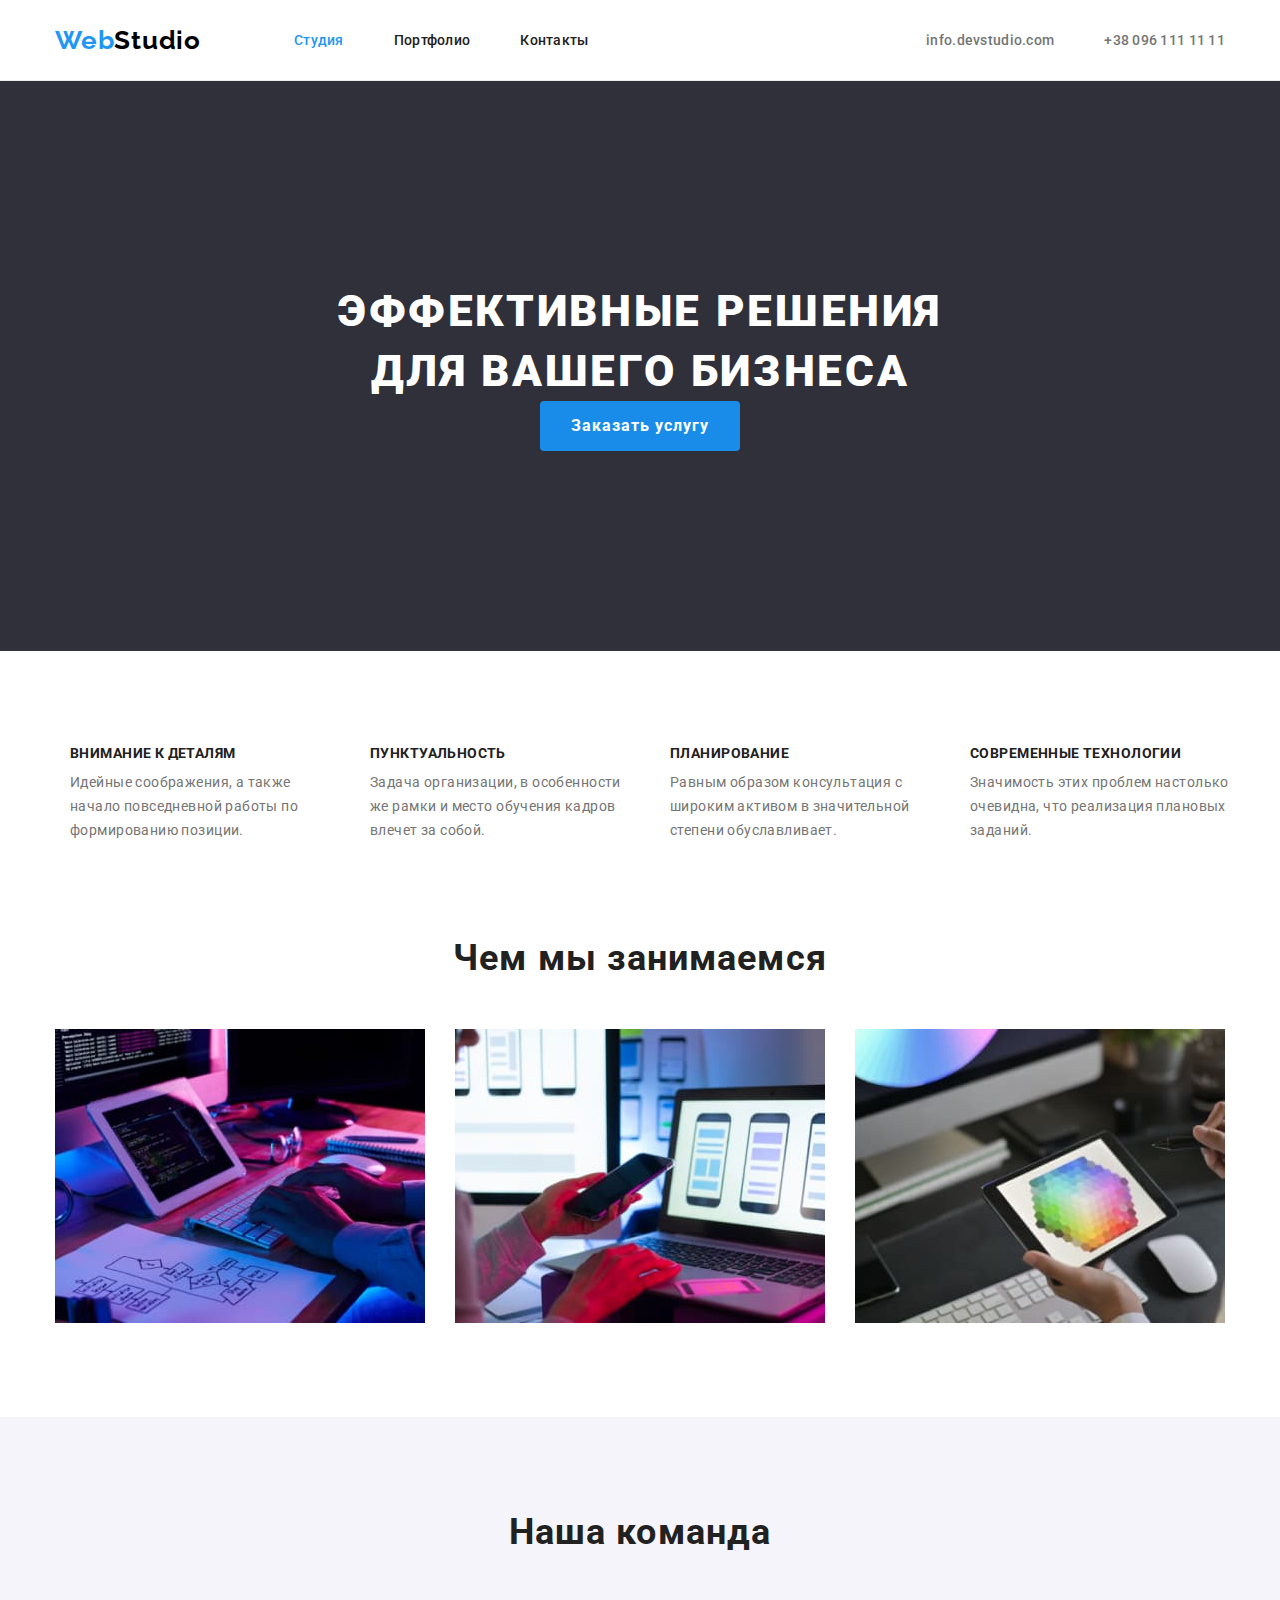
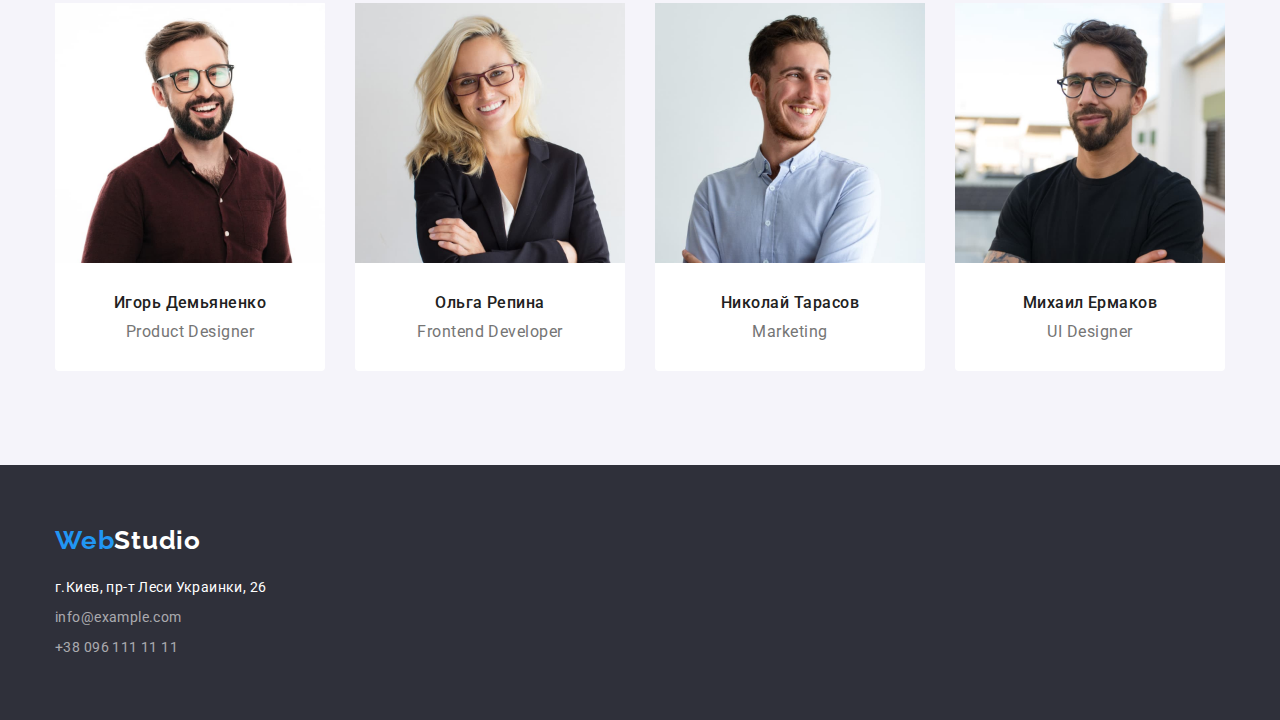
==== commit 601706f7: "вносит поправки 2" ====
--- a/index.html
+++ b/index.html
@@ -52,28 +52,31 @@
 
         <!--Особенности-->
         <section class="features section">
-            <ul class="features-list container list">
-                <li class="features-item">
-                    <h3 class="features-subtitle">Внимание к деталям</h3>
-                    <p class="features-text">Идейные соображения, а также начало повседневной работы по формированию
-                        позиции.</p>
-                </li>
-                <li class="features-item">
-                    <h3 class="features-subtitle">Пунктуальность</h3>
-                    <p class="features-text">Задача организации, в особенности же рамки и место обучения кадров влечет
-                        за собой.</p>
-                </li>
-                <li class="features-item">
-                    <h3 class="features-subtitle">Планирование</h3>
-                    <p class="features-text">Равным образом консультация с широким активом в значительной степени
-                        обуславливает.</p>
-                </li>
-                <li class="features-item">
-                    <h3 class="features-subtitle">Современные технологии</h3>
-                    <p class="features-text">Значимость этих проблем настолько очевидна, что реализация плановых
-                        заданий.</p>
-                </li>
-            </ul>
+            <div class="container">
+                <ul class="features-list container list">
+                    <li class="features-item">
+                        <h3 class="features-subtitle">Внимание к деталям</h3>
+                        <p class="features-text">Идейные соображения, а также начало повседневной работы по формированию
+                            позиции.</p>
+                    </li>
+                    <li class="features-item">
+                        <h3 class="features-subtitle">Пунктуальность</h3>
+                        <p class="features-text">Задача организации, в особенности же рамки и место обучения кадров
+                            влечет
+                            за собой.</p>
+                    </li>
+                    <li class="features-item">
+                        <h3 class="features-subtitle">Планирование</h3>
+                        <p class="features-text">Равным образом консультация с широким активом в значительной степени
+                            обуславливает.</p>
+                    </li>
+                    <li class="features-item">
+                        <h3 class="features-subtitle">Современные технологии</h3>
+                        <p class="features-text">Значимость этих проблем настолько очевидна, что реализация плановых
+                            заданий.</p>
+                    </li>
+                </ul>
+            </div>
         </section>
 
         <!--Чем мы занимаемся-->
--- a/css/styles.css
+++ b/css/styles.css
@@ -123,8 +123,6 @@
 
 .site-nav-item {
   margin: 0;
-  padding-top: 32px;
-  padding-bottom: 32px;
 }
 
 .site-nav-item:not(:last-child) {
@@ -140,6 +138,11 @@
 .aside {
   display: flex;
   margin-left: auto;
+}
+
+.aside-link {
+  padding-top: 32px;
+  padding-bottom: 32px;
 }
 
 .aside-item + .aside-item {
@@ -196,15 +199,15 @@
 .portfolio-nav-list {
   display: flex;
   padding-left: 0;
-  padding-bottom: 50px;
+  margin-bottom: 50px;
   justify-content: center;
 }
 
 .portfolio-button {
   border-radius: 4px;
-  border-color: transparent;
-  /*border: none;*/
-  margin: 5px 0;
+  /*border-color: transparent;*/
+  border: none;
+  margin: 0;
   padding: 6px 22px;
 
   font-family: inherit;
@@ -293,6 +296,7 @@
   text-decoration: none;
   font-style: normal;
   letter-spacing: 0.03em;
+  margin-bottom: 6px;
 }
 
 .footer-list {
@@ -300,8 +304,8 @@
   padding-left: 0;
 }
 
-.footer-item {
-  margin-top: 6px;
+.footer-item:not(:last-child) {
+  margin-bottom: 6px;
 }
 
 /*Главная страница*/
@@ -369,7 +373,7 @@
 
 .our-team-name {
   text-align: center;
-  padding-top: 30px;
+  margin-bottom: 10px;
 
   font-weight: 500;
   font-size: 16px;
@@ -380,7 +384,6 @@
 
 .our-team-text {
   text-align: center;
-  padding-top: 10px;
 
   font-weight: normal;
   font-size: 16px;
@@ -452,6 +455,7 @@
 
 .images {
     display: block;
-  max-width: 100%;
-  height: auto;
-}
+    max-width: 100%;
+    height: auto;
+    margin-bottom: 30px;
+}
